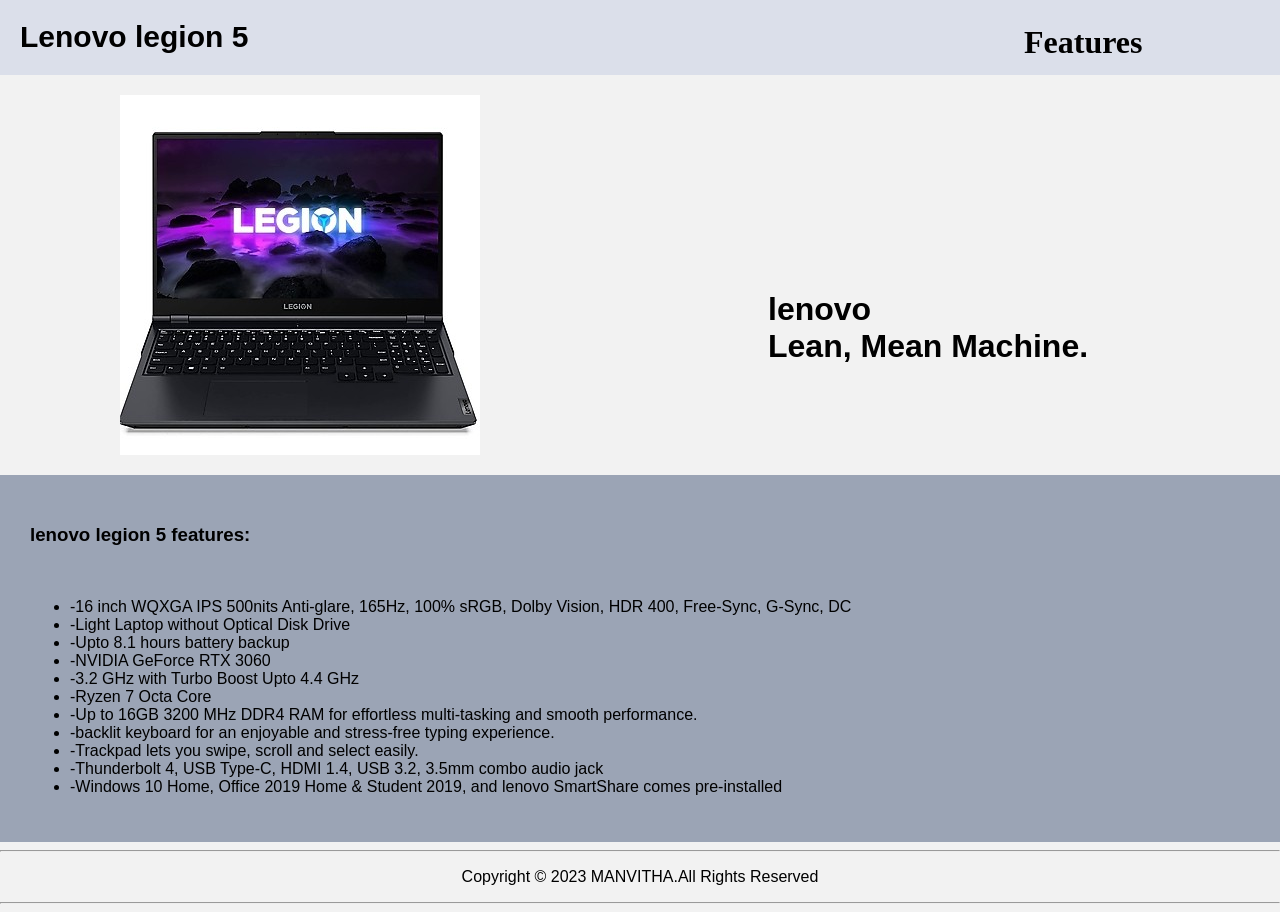
==== featues.html @ 7998b759 "Add files via upload" ====
<!DOCTYPE html>
<html lang="en">
<head>
    <meta charset="UTF-8">
    <title>Features</title>
    <link rel="stylesheet" href="style.css">
</head>
<body class="features-body">
    <div class="header">
        <h1 class="brand"><a href="./index.html" class="Home">Lenovo legion 5</a> </h1>
        <h1 class="features"> Features</h1>
    </div>
    <div class="pic">
        <img class=" imgpic" src="./assets/legion.jpg" alt="picture"/>
    </div>
    <h1 class="promt"> lenovo <br>
            Lean, Mean Machine.</h1>
        <div class="low"  >  
     <h3> lenovo legion 5 features: </h3><br>
    <ul>

        <li>-16 inch WQXGA IPS 500nits Anti-glare, 165Hz, 100% sRGB, Dolby Vision, HDR 400, Free-Sync, G-Sync, DC </li>
        <li>-Light Laptop without Optical Disk Drive</li>
        <li>-Upto 8.1 hours battery backup</li>
        <li>-NVIDIA GeForce RTX 3060</li>
        <li>-3.2 GHz with Turbo Boost Upto 4.4 GHz</li>
        <li>-Ryzen 7 Octa Core</li>
        <li>-Up to 16GB 3200 MHz DDR4 RAM for effortless multi-tasking and smooth performance.</li>
        <li>-backlit keyboard for an enjoyable and stress-free typing experience.</li>
       <li>-Trackpad lets you swipe, scroll and select easily.</li>
       <li>-Thunderbolt 4, USB Type-C, HDMI 1.4, USB 3.2, 3.5mm combo audio jack</li>
       <li>-Windows 10 Home, Office 2019 Home & Student 2019, and lenovo SmartShare comes pre-installed</li>
      </ul>
    </div>
    <hr>
    <center><footer>
		<p> Copyright &copy; 2023 MANVITHA.All Rights Reserved</p>
	</footer></center>
    <hr>
</body>
</html>
---- style.css ----
body {
	background-color: #f2f2f2;
	font-family: Arial, sans-serif;
}

header {
	background-color: #333;
	color: #fff;
	padding: 20px;
}

.heading {
	margin: 0;
	font-size: 36px;
	text-align: center;
}

img {
	display: block;
	margin: 20px auto;
	max-width: 100%;
}

main {
	max-width: 800px;
	margin: 0 auto;
	padding: 20px;
}

.button {
	display: block;
	width: 200px;
	margin: 20px auto;
	padding: 10px 20px;
	background-color: #333;
	color: #fff;
	text-align: center;
	text-decoration: none;
	border-radius: 5px;
}
.header{
    width: 100%;
    height: 75px;
    background-color:#DBDFEA;
    
}
.features-body{
    margin: 0;
    max-width: 100%;
}
.brand{
    text-decoration: none;
    color: black;
    font-size: 30px;
    margin: 0px;
    padding: 20px;
    font-family: 'Lucida Sans', 'Lucida Sans Regular', 'Lucida Grande', 'Lucida Sans Unicode', Geneva, Verdana, sans-serif;
    
    
}
.features{
    position: relative;
    left: 80%;
    bottom: 95%;
    font-family: Georgia, 'Times New Roman', Times, serif;
}
.pic{
    width: 600px;
    height: 400px;
    margin: 0px;
}
.imgpic{
    display: block;
    margin:  0 auto ;
    max-width: 100%;
    padding-top: 20px;
}
.promt{
    position: absolute;
    left: 60%;
    top: 30%;
}
.low{
    background-color: #9BA4B5;
    padding: 30px;
    width: 100%;
}
.about{
    font-family: Verdana, Geneva, Tahoma, sans-serif;
}
.brand-index{
    font-size: 30px;
    margin: 0px;
    padding: px;
    font-family: 'Lucida Sans', 'Lucida Sans Regular', 'Lucida Grande', 'Lucida Sans Unicode', Geneva, Verdana, sans-serif;
}
.Home{
    text-decoration: none;
    color: black;
}
:hover.Home{
   background-color:black;
   color: white;
   padding: 10px;
   border-radius: 10px;

}
:hover.button{
    background-color: red;
}
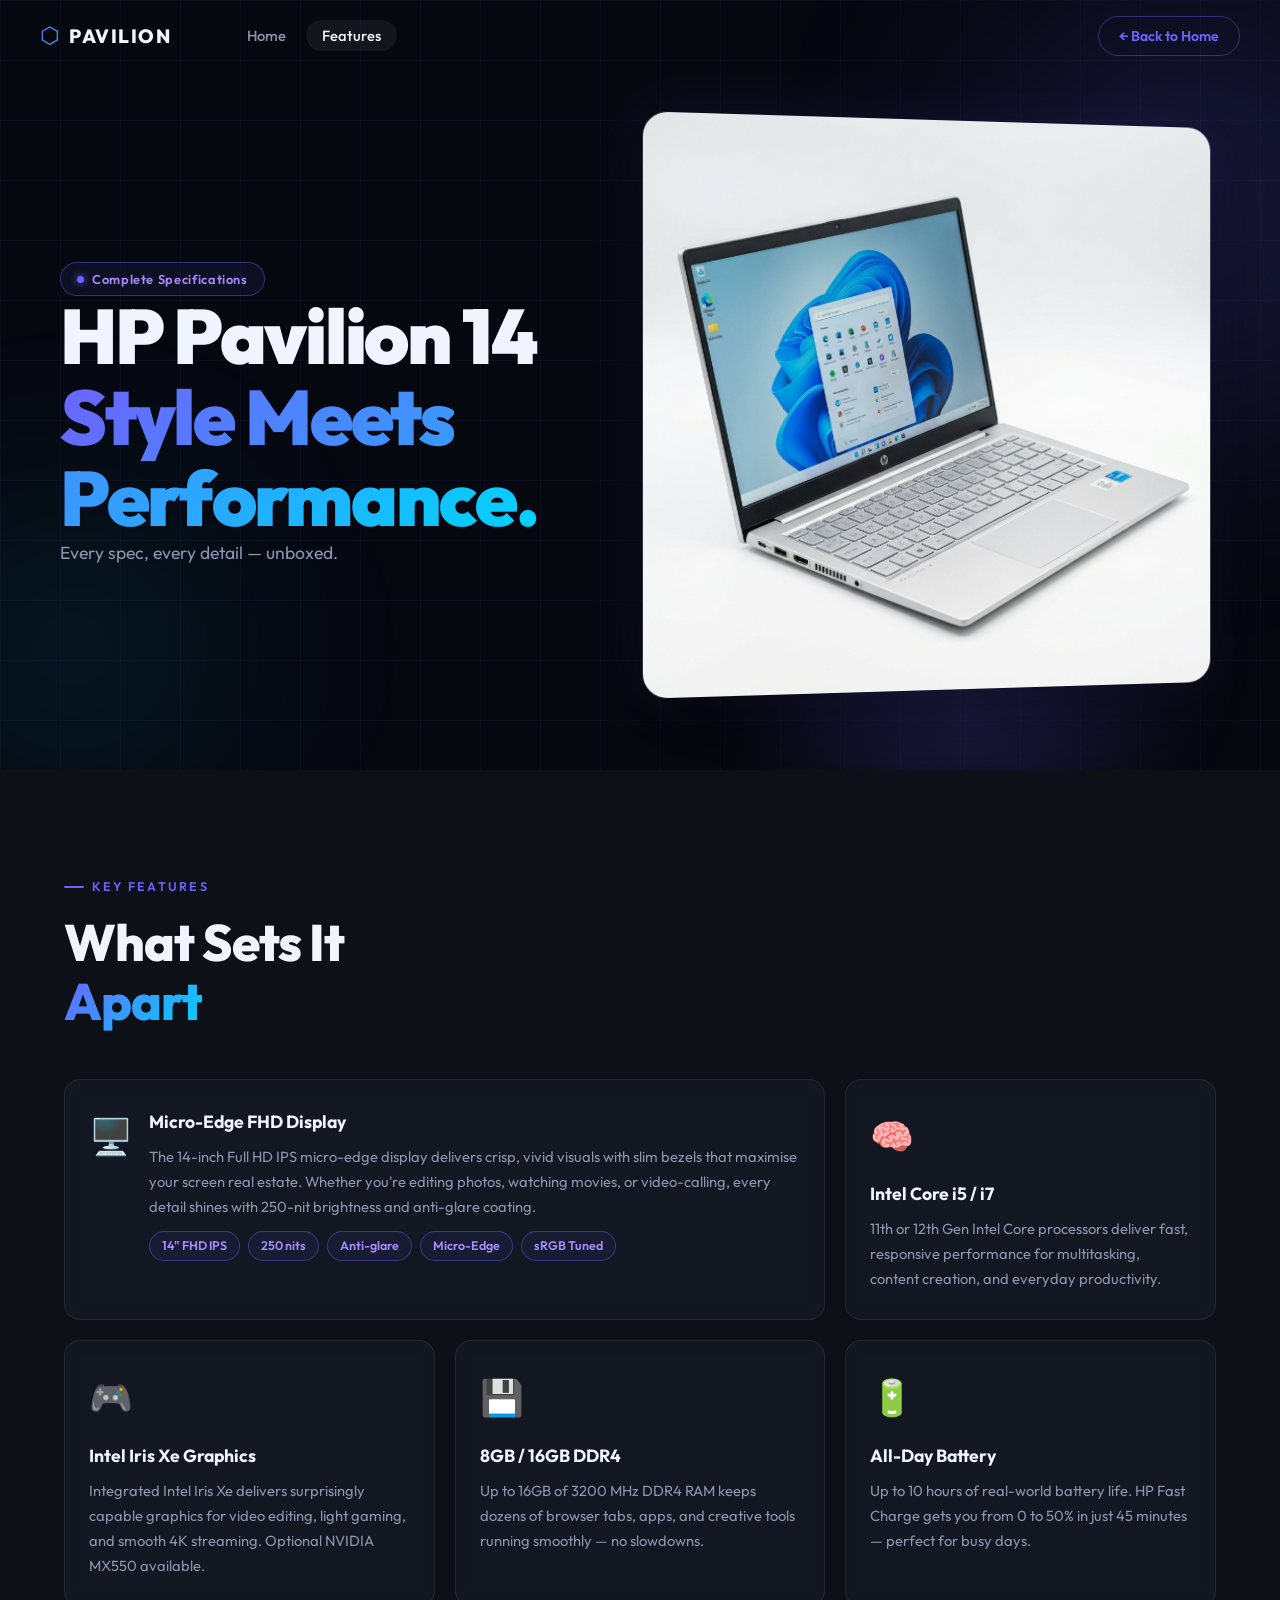
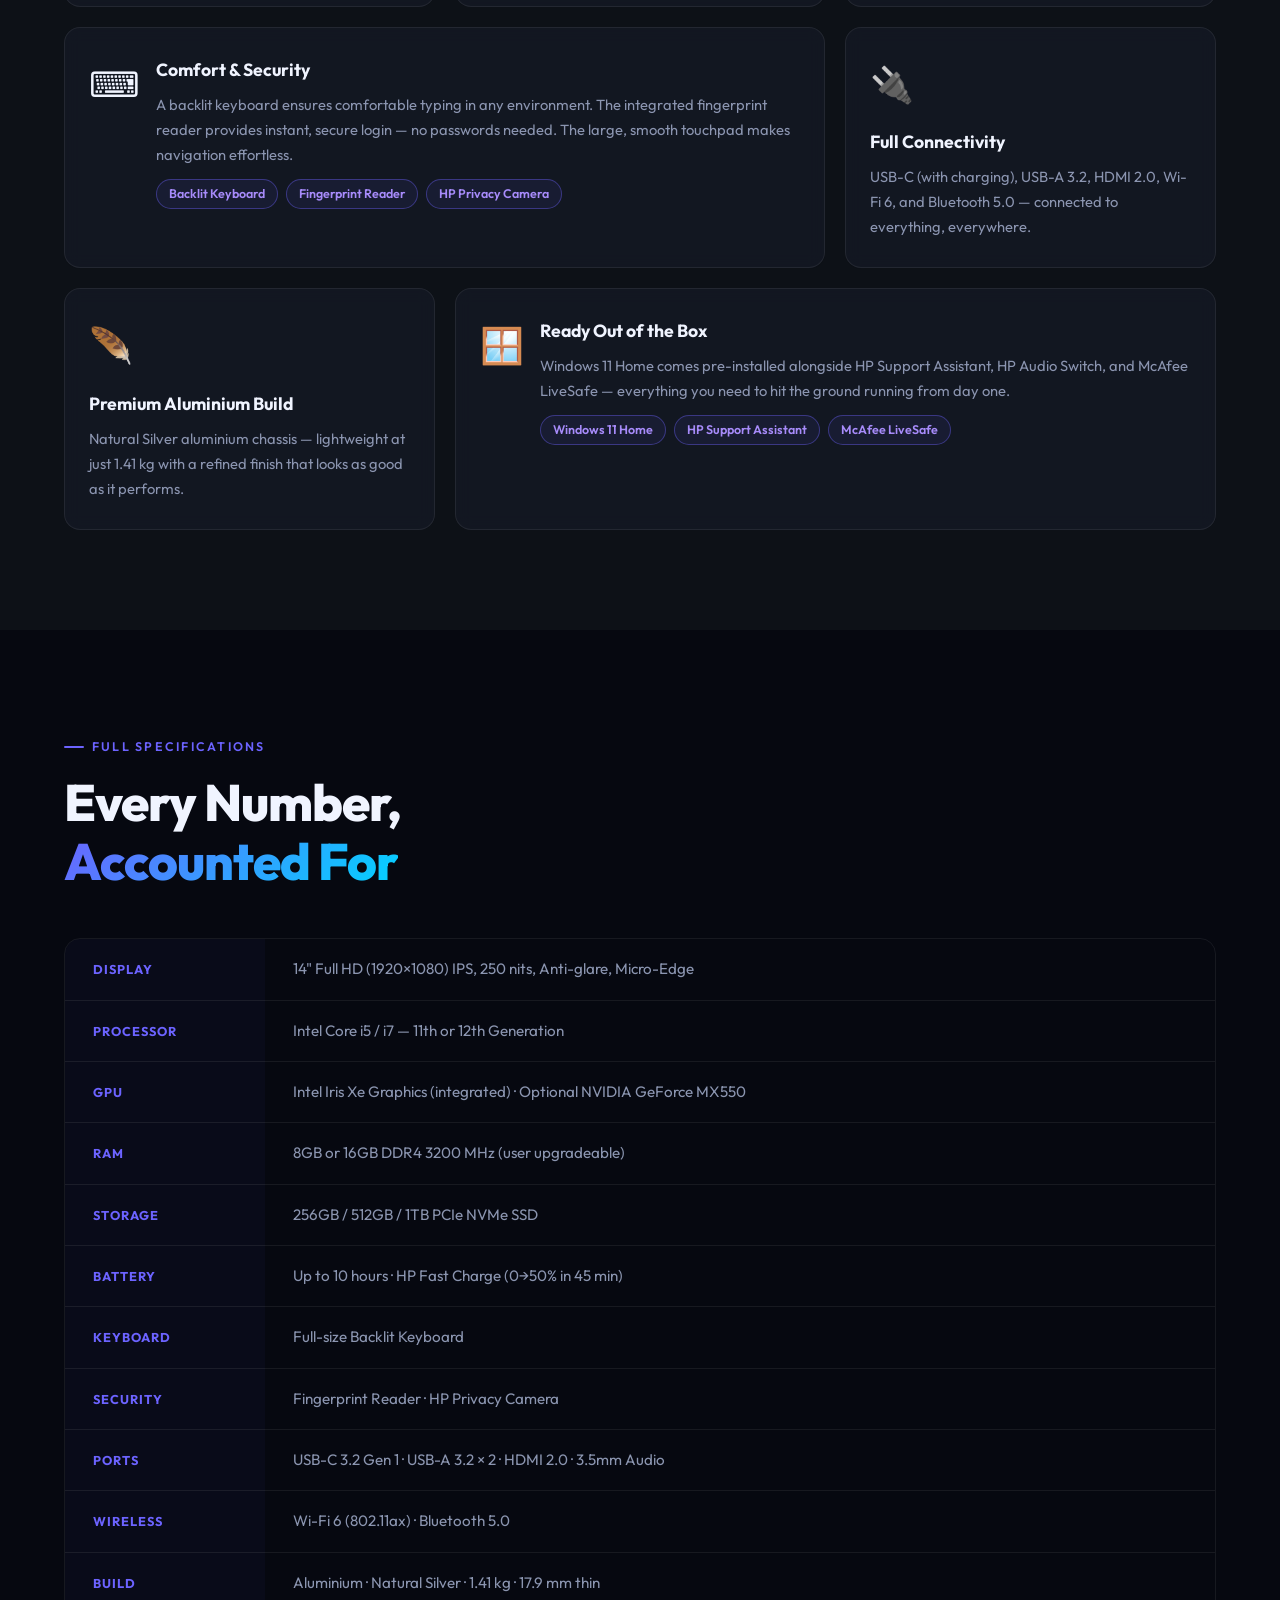
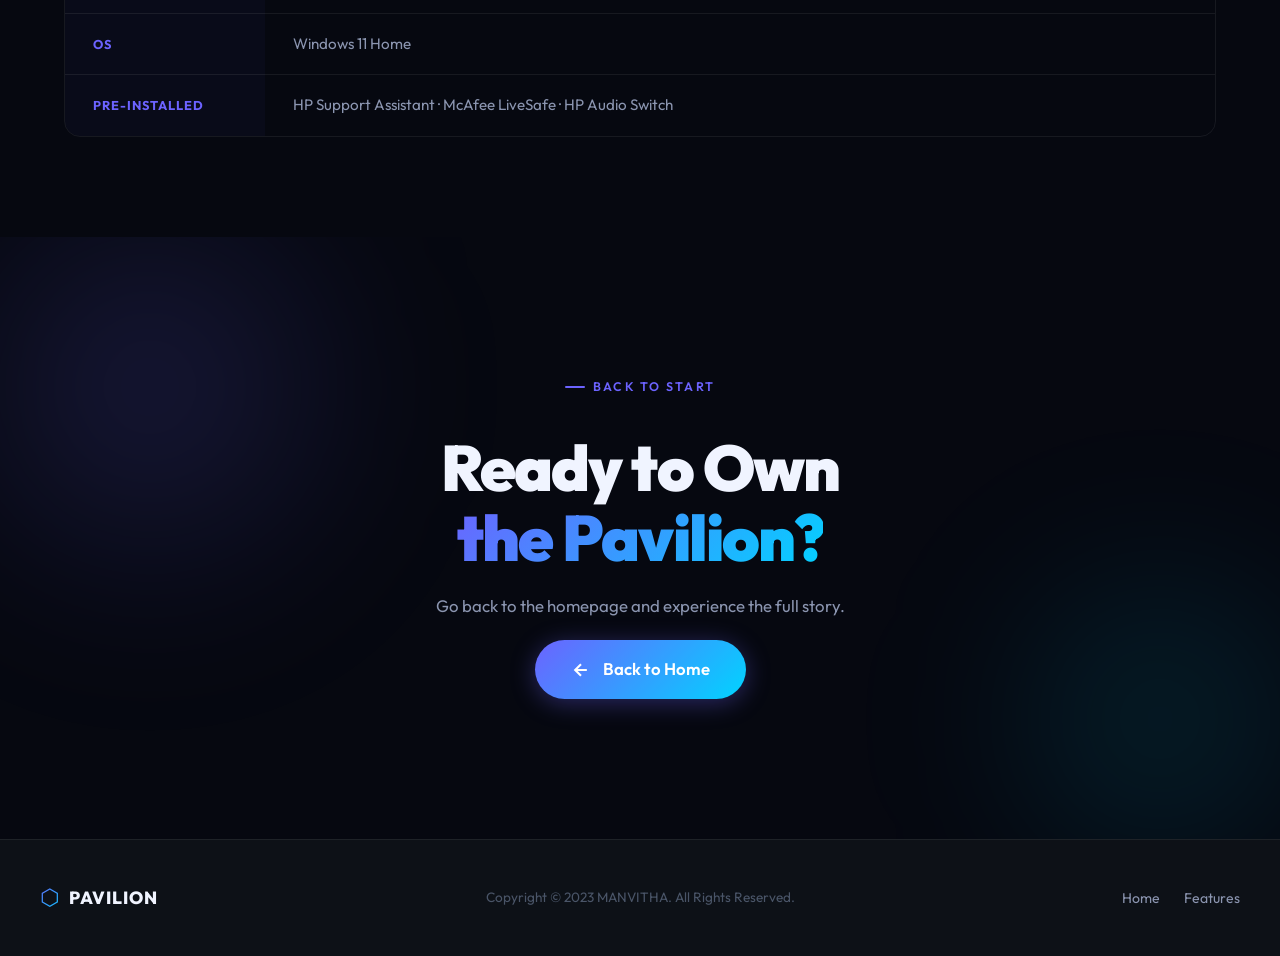
==== commit 26f6bdd9: "feat: redesign landing page with HP Pavilion 14 branding, modern CSS styling, and interactive JavaSc" ====
--- a/featues.html
+++ b/featues.html
@@ -1,41 +1,214 @@
-<!DOCTYPE html>
-<html lang="en">
-<head>
-    <meta charset="UTF-8">
-    <title>Features</title>
-    <link rel="stylesheet" href="style.css">
-</head>
-<body class="features-body">
-    <div class="header">
-        <h1 class="brand"><a href="./index.html" class="Home">Lenovo legion 5</a> </h1>
-        <h1 class="features"> Features</h1>
-    </div>
-    <div class="pic">
-        <img class=" imgpic" src="./assets/legion.jpg" alt="picture"/>
-    </div>
-    <h1 class="promt"> lenovo <br>
-            Lean, Mean Machine.</h1>
-        <div class="low"  >  
-     <h3> lenovo legion 5 features: </h3><br>
-    <ul>
-
-        <li>-16 inch WQXGA IPS 500nits Anti-glare, 165Hz, 100% sRGB, Dolby Vision, HDR 400, Free-Sync, G-Sync, DC </li>
-        <li>-Light Laptop without Optical Disk Drive</li>
-        <li>-Upto 8.1 hours battery backup</li>
-        <li>-NVIDIA GeForce RTX 3060</li>
-        <li>-3.2 GHz with Turbo Boost Upto 4.4 GHz</li>
-        <li>-Ryzen 7 Octa Core</li>
-        <li>-Up to 16GB 3200 MHz DDR4 RAM for effortless multi-tasking and smooth performance.</li>
-        <li>-backlit keyboard for an enjoyable and stress-free typing experience.</li>
-       <li>-Trackpad lets you swipe, scroll and select easily.</li>
-       <li>-Thunderbolt 4, USB Type-C, HDMI 1.4, USB 3.2, 3.5mm combo audio jack</li>
-       <li>-Windows 10 Home, Office 2019 Home & Student 2019, and lenovo SmartShare comes pre-installed</li>
-      </ul>
-    </div>
-    <hr>
-    <center><footer>
-		<p> Copyright &copy; 2023 MANVITHA.All Rights Reserved</p>
-	</footer></center>
-    <hr>
-</body>
+<!DOCTYPE html>
+<html lang="en">
+<head>
+  <meta charset="UTF-8" />
+  <meta name="viewport" content="width=device-width, initial-scale=1.0" />
+  <title>HP Pavilion 14 — Full Features & Specifications</title>
+  <meta name="description" content="Explore the complete features and technical specifications of the HP Pavilion 14 laptop — display, GPU, CPU, battery, connectivity and more." />
+  <link rel="preconnect" href="https://fonts.googleapis.com" />
+  <link rel="preconnect" href="https://fonts.gstatic.com" crossorigin />
+  <link href="https://fonts.googleapis.com/css2?family=Outfit:wght@300;400;500;600;700;800;900&family=JetBrains+Mono:wght@400;600&display=swap" rel="stylesheet" />
+  <link rel="stylesheet" href="style.css" />
+</head>
+<body class="features-page">
+
+  <!-- ── NAV ── -->
+  <nav class="nav" id="nav">
+    <div class="nav-inner">
+      <a href="index.html" class="nav-logo">
+        <span class="logo-icon">⬡</span>
+        <span>PAVILION</span>
+      </a>
+      <ul class="nav-links">
+        <li><a href="index.html" class="nav-link">Home</a></li>
+        <li><a href="featues.html" class="nav-link active">Features</a></li>
+      </ul>
+      <a href="index.html" class="nav-cta">← Back to Home</a>
+    </div>
+  </nav>
+
+  <!-- ── FEATURES HERO ── -->
+  <section class="feat-hero">
+    <div class="hero-bg">
+      <div class="hero-orb orb-1" style="top:-10%;left:70%"></div>
+      <div class="hero-orb orb-2" style="top:50%;left:-10%"></div>
+      <div class="hero-grid"></div>
+    </div>
+    <div class="feat-hero-inner">
+      <div class="hero-badge">
+        <span class="badge-dot"></span>
+        Complete Specifications
+      </div>
+      <h1 class="hero-title" style="font-size:clamp(2.5rem,6vw,5rem)">
+        HP Pavilion 14<br />
+        <span class="gradient-text">Style Meets Performance.</span>
+      </h1>
+      <p class="hero-sub">Every spec, every detail — unboxed.</p>
+    </div>
+    <div class="feat-hero-img-wrap">
+      <div class="laptop-glow"></div>
+      <img src="./assets/pavilion14.png" alt="HP Pavilion 14" class="hero-img feat-img" />
+    </div>
+  </section>
+
+  <!-- ── FEATURE CARDS ── -->
+  <section class="features-section">
+    <div class="section-inner">
+      <div class="section-label">Key Features</div>
+      <h2 class="section-title">What Sets It<br /><span class="gradient-text">Apart</span></h2>
+
+      <div class="feature-cards">
+
+        <div class="feat-card feat-card--wide">
+          <div class="feat-card-icon">🖥️</div>
+          <div class="feat-card-body">
+            <h3 class="feat-card-title">Micro-Edge FHD Display</h3>
+            <p class="feat-card-desc">The 14-inch Full HD IPS micro-edge display delivers crisp, vivid visuals with slim bezels that maximise your screen real estate. Whether you're editing photos, watching movies, or video-calling, every detail shines with 250-nit brightness and anti-glare coating.</p>
+            <ul class="feat-tags">
+              <li>14" FHD IPS</li>
+              <li>250 nits</li>
+              <li>Anti-glare</li>
+              <li>Micro-Edge</li>
+              <li>sRGB Tuned</li>
+            </ul>
+          </div>
+        </div>
+
+        <div class="feat-card">
+          <div class="feat-card-icon">🧠</div>
+          <div class="feat-card-body">
+            <h3 class="feat-card-title">Intel Core i5 / i7</h3>
+            <p class="feat-card-desc">11th or 12th Gen Intel Core processors deliver fast, responsive performance for multitasking, content creation, and everyday productivity.</p>
+          </div>
+        </div>
+
+        <div class="feat-card">
+          <div class="feat-card-icon">🎮</div>
+          <div class="feat-card-body">
+            <h3 class="feat-card-title">Intel Iris Xe Graphics</h3>
+            <p class="feat-card-desc">Integrated Intel Iris Xe delivers surprisingly capable graphics for video editing, light gaming, and smooth 4K streaming. Optional NVIDIA MX550 available.</p>
+          </div>
+        </div>
+
+        <div class="feat-card">
+          <div class="feat-card-icon">💾</div>
+          <div class="feat-card-body">
+            <h3 class="feat-card-title">8GB / 16GB DDR4</h3>
+            <p class="feat-card-desc">Up to 16GB of 3200 MHz DDR4 RAM keeps dozens of browser tabs, apps, and creative tools running smoothly — no slowdowns.</p>
+          </div>
+        </div>
+
+        <div class="feat-card">
+          <div class="feat-card-icon">🔋</div>
+          <div class="feat-card-body">
+            <h3 class="feat-card-title">All-Day Battery</h3>
+            <p class="feat-card-desc">Up to 10 hours of real-world battery life. HP Fast Charge gets you from 0 to 50% in just 45 minutes — perfect for busy days.</p>
+          </div>
+        </div>
+
+        <div class="feat-card feat-card--wide">
+          <div class="feat-card-icon">⌨️</div>
+          <div class="feat-card-body">
+            <h3 class="feat-card-title">Comfort & Security</h3>
+            <p class="feat-card-desc">A backlit keyboard ensures comfortable typing in any environment. The integrated fingerprint reader provides instant, secure login — no passwords needed. The large, smooth touchpad makes navigation effortless.</p>
+            <ul class="feat-tags">
+              <li>Backlit Keyboard</li>
+              <li>Fingerprint Reader</li>
+              <li>HP Privacy Camera</li>
+            </ul>
+          </div>
+        </div>
+
+        <div class="feat-card">
+          <div class="feat-card-icon">🔌</div>
+          <div class="feat-card-body">
+            <h3 class="feat-card-title">Full Connectivity</h3>
+            <p class="feat-card-desc">USB-C (with charging), USB-A 3.2, HDMI 2.0, Wi-Fi 6, and Bluetooth 5.0 — connected to everything, everywhere.</p>
+          </div>
+        </div>
+
+        <div class="feat-card">
+          <div class="feat-card-icon">🪶</div>
+          <div class="feat-card-body">
+            <h3 class="feat-card-title">Premium Aluminium Build</h3>
+            <p class="feat-card-desc">Natural Silver aluminium chassis — lightweight at just 1.41 kg with a refined finish that looks as good as it performs.</p>
+          </div>
+        </div>
+
+        <div class="feat-card feat-card--wide feat-card--software">
+          <div class="feat-card-icon">🪟</div>
+          <div class="feat-card-body">
+            <h3 class="feat-card-title">Ready Out of the Box</h3>
+            <p class="feat-card-desc">Windows 11 Home comes pre-installed alongside HP Support Assistant, HP Audio Switch, and McAfee LiveSafe — everything you need to hit the ground running from day one.</p>
+            <ul class="feat-tags">
+              <li>Windows 11 Home</li>
+              <li>HP Support Assistant</li>
+              <li>McAfee LiveSafe</li>
+            </ul>
+          </div>
+        </div>
+
+      </div>
+    </div>
+  </section>
+
+  <!-- ── FULL SPEC TABLE ── -->
+  <section class="spec-table-section">
+    <div class="section-inner">
+      <div class="section-label">Full Specifications</div>
+      <h2 class="section-title">Every Number,<br /><span class="gradient-text">Accounted For</span></h2>
+      <div class="spec-table-wrap">
+        <table class="spec-table">
+          <tbody>
+            <tr><th>Display</th><td>14" Full HD (1920×1080) IPS, 250 nits, Anti-glare, Micro-Edge</td></tr>
+            <tr><th>Processor</th><td>Intel Core i5 / i7 — 11th or 12th Generation</td></tr>
+            <tr><th>GPU</th><td>Intel Iris Xe Graphics (integrated) · Optional NVIDIA GeForce MX550</td></tr>
+            <tr><th>RAM</th><td>8GB or 16GB DDR4 3200 MHz (user upgradeable)</td></tr>
+            <tr><th>Storage</th><td>256GB / 512GB / 1TB PCIe NVMe SSD</td></tr>
+            <tr><th>Battery</th><td>Up to 10 hours · HP Fast Charge (0→50% in 45 min)</td></tr>
+            <tr><th>Keyboard</th><td>Full-size Backlit Keyboard</td></tr>
+            <tr><th>Security</th><td>Fingerprint Reader · HP Privacy Camera</td></tr>
+            <tr><th>Ports</th><td>USB-C 3.2 Gen 1 · USB-A 3.2 × 2 · HDMI 2.0 · 3.5mm Audio</td></tr>
+            <tr><th>Wireless</th><td>Wi-Fi 6 (802.11ax) · Bluetooth 5.0</td></tr>
+            <tr><th>Build</th><td>Aluminium · Natural Silver · 1.41 kg · 17.9 mm thin</td></tr>
+            <tr><th>OS</th><td>Windows 11 Home</td></tr>
+            <tr><th>Pre-installed</th><td>HP Support Assistant · McAfee LiveSafe · HP Audio Switch</td></tr>
+          </tbody>
+        </table>
+      </div>
+    </div>
+  </section>
+
+  <!-- ── CTA ── -->
+  <section class="cta-section">
+    <div class="cta-orb cta-orb-1"></div>
+    <div class="cta-orb cta-orb-2"></div>
+    <div class="cta-inner">
+      <div class="section-label">Back to Start</div>
+      <h2 class="cta-title">Ready to Own<br /><span class="gradient-text">the Pavilion?</span></h2>
+      <p class="cta-desc">Go back to the homepage and experience the full story.</p>
+      <a href="index.html" class="btn btn-primary btn-lg">
+        <svg width="20" height="20" viewBox="0 0 24 24" fill="none" stroke="currentColor" stroke-width="2.5" style="margin-right:4px"><path d="M19 12H5M12 19l-7-7 7-7"/></svg>
+        <span>Back to Home</span>
+      </a>
+    </div>
+  </section>
+
+  <!-- ── FOOTER ── -->
+  <footer class="footer">
+    <div class="footer-inner">
+      <div class="footer-logo">
+        <span class="logo-icon">⬡</span>
+        <span>PAVILION</span>
+      </div>
+      <p class="footer-copy">Copyright &copy; 2023 MANVITHA. All Rights Reserved.</p>
+      <div class="footer-links">
+        <a href="index.html">Home</a>
+        <a href="featues.html">Features</a>
+      </div>
+    </div>
+  </footer>
+
+  <script src="main.js"></script>
+</body>
 </html>
--- a/style.css
+++ b/style.css
@@ -1,110 +1,862 @@
-body {
-	background-color: #f2f2f2;
-	font-family: Arial, sans-serif;
-}
-
-header {
-	background-color: #333;
-	color: #fff;
-	padding: 20px;
-}
-
-.heading {
-	margin: 0;
-	font-size: 36px;
-	text-align: center;
-}
-
-img {
-	display: block;
-	margin: 20px auto;
-	max-width: 100%;
-}
-
-main {
-	max-width: 800px;
-	margin: 0 auto;
-	padding: 20px;
-}
-
-.button {
-	display: block;
-	width: 200px;
-	margin: 20px auto;
-	padding: 10px 20px;
-	background-color: #333;
-	color: #fff;
-	text-align: center;
-	text-decoration: none;
-	border-radius: 5px;
-}
-.header{
-    width: 100%;
-    height: 75px;
-    background-color:#DBDFEA;
-    
-}
-.features-body{
-    margin: 0;
-    max-width: 100%;
-}
-.brand{
-    text-decoration: none;
-    color: black;
-    font-size: 30px;
-    margin: 0px;
-    padding: 20px;
-    font-family: 'Lucida Sans', 'Lucida Sans Regular', 'Lucida Grande', 'Lucida Sans Unicode', Geneva, Verdana, sans-serif;
-    
-    
-}
-.features{
-    position: relative;
-    left: 80%;
-    bottom: 95%;
-    font-family: Georgia, 'Times New Roman', Times, serif;
-}
-.pic{
-    width: 600px;
-    height: 400px;
-    margin: 0px;
-}
-.imgpic{
-    display: block;
-    margin:  0 auto ;
-    max-width: 100%;
-    padding-top: 20px;
-}
-.promt{
-    position: absolute;
-    left: 60%;
-    top: 30%;
-}
-.low{
-    background-color: #9BA4B5;
-    padding: 30px;
-    width: 100%;
-}
-.about{
-    font-family: Verdana, Geneva, Tahoma, sans-serif;
-}
-.brand-index{
-    font-size: 30px;
-    margin: 0px;
-    padding: px;
-    font-family: 'Lucida Sans', 'Lucida Sans Regular', 'Lucida Grande', 'Lucida Sans Unicode', Geneva, Verdana, sans-serif;
-}
-.Home{
-    text-decoration: none;
-    color: black;
-}
-:hover.Home{
-   background-color:black;
-   color: white;
-   padding: 10px;
-   border-radius: 10px;
-
-}
-:hover.button{
-    background-color: red;
+/* ======================================================
+   LENOVO LEGION 5 — PREMIUM DESIGN SYSTEM
+   ====================================================== */
+
+/* ── Tokens ── */
+:root {
+  --bg-base:        #060810;
+  --bg-surface:     #0d1117;
+  --bg-elevated:    #161b27;
+  --bg-card:        rgba(22, 27, 39, 0.7);
+  --bg-card-hover:  rgba(30, 37, 55, 0.9);
+
+  --accent:         #6c63ff;
+  --accent-alt:     #a78bfa;
+  --accent-glow:    rgba(108, 99, 255, 0.35);
+  --accent-2:       #00d4ff;
+
+  --text-primary:   #f0f4ff;
+  --text-secondary: #8b95b0;
+  --text-muted:     #4a5568;
+
+  --border:         rgba(255,255,255,0.07);
+  --border-accent:  rgba(108, 99, 255, 0.4);
+
+  --radius-sm:      8px;
+  --radius-md:      16px;
+  --radius-lg:      24px;
+  --radius-xl:      32px;
+
+  --font-main:      'Outfit', system-ui, sans-serif;
+  --font-mono:      'JetBrains Mono', monospace;
+
+  --shadow-glow:    0 0 40px rgba(108, 99, 255, 0.2);
+  --shadow-card:    0 8px 32px rgba(0,0,0,0.4);
+}
+
+/* ── Reset ── */
+*, *::before, *::after { box-sizing: border-box; margin: 0; padding: 0; }
+
+html { scroll-behavior: smooth; }
+
+body {
+  background-color: var(--bg-base);
+  color: var(--text-primary);
+  font-family: var(--font-main);
+  font-size: 16px;
+  line-height: 1.6;
+  overflow-x: hidden;
+  -webkit-font-smoothing: antialiased;
+}
+
+img { display: block; max-width: 100%; }
+a   { text-decoration: none; color: inherit; }
+ul  { list-style: none; }
+
+/* ── Utilities ── */
+.gradient-text {
+  background: linear-gradient(135deg, var(--accent) 0%, var(--accent-2) 100%);
+  -webkit-background-clip: text;
+  -webkit-text-fill-color: transparent;
+  background-clip: text;
+}
+
+/* ── Buttons ── */
+.btn {
+  display: inline-flex;
+  align-items: center;
+  gap: 8px;
+  padding: 12px 26px;
+  border-radius: 50px;
+  font-family: var(--font-main);
+  font-size: 0.95rem;
+  font-weight: 600;
+  cursor: pointer;
+  transition: all 0.3s cubic-bezier(0.34, 1.56, 0.64, 1);
+  border: none;
+  white-space: nowrap;
+}
+.btn-primary {
+  background: linear-gradient(135deg, var(--accent), var(--accent-2));
+  color: #fff;
+  box-shadow: 0 4px 24px var(--accent-glow);
+}
+.btn-primary:hover {
+  transform: translateY(-2px) scale(1.03);
+  box-shadow: 0 8px 36px var(--accent-glow);
+}
+.btn-ghost {
+  background: transparent;
+  color: var(--text-primary);
+  border: 1px solid var(--border-accent);
+}
+.btn-ghost:hover {
+  background: rgba(108, 99, 255, 0.1);
+  transform: translateY(-2px);
+}
+.btn-lg {
+  padding: 16px 36px;
+  font-size: 1.05rem;
+}
+
+/* ── Section helpers ── */
+.section-inner {
+  max-width: 1200px;
+  margin: 0 auto;
+  padding: 0 24px;
+}
+.section-label {
+  display: inline-flex;
+  align-items: center;
+  gap: 8px;
+  font-size: 0.78rem;
+  font-weight: 600;
+  letter-spacing: 0.18em;
+  text-transform: uppercase;
+  color: var(--accent);
+  margin-bottom: 16px;
+}
+.section-label::before {
+  content: '';
+  display: inline-block;
+  width: 20px;
+  height: 2px;
+  background: var(--accent);
+  border-radius: 2px;
+}
+.section-title {
+  font-size: clamp(2rem, 4vw, 3.2rem);
+  font-weight: 800;
+  line-height: 1.15;
+  margin-bottom: 48px;
+  letter-spacing: -0.02em;
+}
+
+/* ======================================================
+   NAV
+   ====================================================== */
+.nav {
+  position: fixed;
+  top: 0; left: 0; right: 0;
+  z-index: 1000;
+  padding: 0 24px;
+  transition: background 0.4s, backdrop-filter 0.4s, border-color 0.4s;
+}
+.nav.scrolled {
+  background: rgba(6, 8, 16, 0.85);
+  backdrop-filter: blur(20px);
+  border-bottom: 1px solid var(--border);
+}
+.nav-inner {
+  max-width: 1200px;
+  margin: 0 auto;
+  height: 72px;
+  display: flex;
+  align-items: center;
+  gap: 40px;
+}
+.nav-logo {
+  display: flex;
+  align-items: center;
+  gap: 8px;
+  font-size: 1.2rem;
+  font-weight: 800;
+  letter-spacing: 0.08em;
+  color: var(--text-primary);
+}
+.logo-icon {
+  font-size: 1.4rem;
+  background: linear-gradient(135deg, var(--accent), var(--accent-2));
+  -webkit-background-clip: text;
+  -webkit-text-fill-color: transparent;
+  background-clip: text;
+}
+.nav-links {
+  display: flex;
+  align-items: center;
+  gap: 4px;
+  flex: 1;
+  margin-left: 20px;
+}
+.nav-link {
+  padding: 6px 16px;
+  border-radius: 50px;
+  font-size: 0.92rem;
+  font-weight: 500;
+  color: var(--text-secondary);
+  transition: all 0.25s;
+}
+.nav-link:hover,
+.nav-link.active {
+  color: var(--text-primary);
+  background: rgba(255,255,255,0.06);
+}
+.nav-cta {
+  margin-left: auto;
+  padding: 8px 20px;
+  border-radius: 50px;
+  border: 1px solid var(--border-accent);
+  font-size: 0.88rem;
+  font-weight: 600;
+  color: var(--accent);
+  transition: all 0.25s;
+}
+.nav-cta:hover {
+  background: rgba(108, 99, 255, 0.12);
+  transform: translateY(-1px);
+}
+
+/* ======================================================
+   HERO
+   ====================================================== */
+.hero {
+  position: relative;
+  min-height: 100vh;
+  display: grid;
+  grid-template-columns: 1fr 1fr;
+  align-items: center;
+  gap: 40px;
+  max-width: 1200px;
+  margin: 0 auto;
+  padding: 120px 24px 80px;
+  overflow: hidden;
+}
+.hero-bg {
+  position: fixed;
+  inset: 0;
+  pointer-events: none;
+  z-index: 0;
+}
+.hero-grid {
+  position: absolute;
+  inset: 0;
+  background-image:
+    linear-gradient(rgba(108,99,255,0.05) 1px, transparent 1px),
+    linear-gradient(90deg, rgba(108,99,255,0.05) 1px, transparent 1px);
+  background-size: 60px 60px;
+}
+.hero-orb {
+  position: absolute;
+  border-radius: 50%;
+  filter: blur(100px);
+  pointer-events: none;
+}
+.orb-1 {
+  width: 600px; height: 600px;
+  top: -20%; left: 40%;
+  background: radial-gradient(circle, rgba(108,99,255,0.25) 0%, transparent 70%);
+  animation: orbFloat 8s ease-in-out infinite;
+}
+.orb-2 {
+  width: 400px; height: 400px;
+  top: 50%; left: -10%;
+  background: radial-gradient(circle, rgba(0,212,255,0.15) 0%, transparent 70%);
+  animation: orbFloat 10s ease-in-out infinite reverse;
+}
+@keyframes orbFloat {
+  0%, 100% { transform: translate(0,0) scale(1); }
+  50%       { transform: translate(30px, -30px) scale(1.08); }
+}
+
+.hero-content {
+  position: relative;
+  z-index: 1;
+  display: flex;
+  flex-direction: column;
+  gap: 20px;
+}
+.hero-badge {
+  display: inline-flex;
+  align-items: center;
+  gap: 8px;
+  padding: 6px 16px;
+  border-radius: 50px;
+  border: 1px solid var(--border-accent);
+  font-size: 0.8rem;
+  font-weight: 600;
+  letter-spacing: 0.05em;
+  color: var(--accent-alt);
+  background: rgba(108, 99, 255, 0.08);
+  width: fit-content;
+  animation: fadeUp 0.8s ease both;
+}
+.badge-dot {
+  width: 7px; height: 7px;
+  border-radius: 50%;
+  background: var(--accent);
+  box-shadow: 0 0 8px var(--accent);
+  animation: pulse 2s ease infinite;
+}
+@keyframes pulse {
+  0%, 100% { opacity: 1; transform: scale(1); }
+  50%       { opacity: 0.6; transform: scale(1.3); }
+}
+
+.hero-title {
+  font-size: clamp(3rem, 6vw, 5.5rem);
+  font-weight: 900;
+  line-height: 1.05;
+  letter-spacing: -0.03em;
+  animation: fadeUp 0.8s 0.1s ease both;
+}
+.hero-sub {
+  font-size: 1.1rem;
+  color: var(--text-secondary);
+  max-width: 440px;
+  line-height: 1.7;
+  animation: fadeUp 0.8s 0.2s ease both;
+}
+.hero-actions {
+  display: flex;
+  align-items: center;
+  gap: 16px;
+  flex-wrap: wrap;
+  animation: fadeUp 0.8s 0.3s ease both;
+}
+
+.hero-visual {
+  position: relative;
+  z-index: 1;
+  display: flex;
+  align-items: center;
+  justify-content: center;
+  animation: fadeUp 0.9s 0.2s ease both;
+}
+.laptop-glow {
+  position: absolute;
+  width: 80%;
+  height: 50%;
+  background: radial-gradient(ellipse, var(--accent-glow) 0%, transparent 70%);
+  bottom: -10%;
+  left: 10%;
+  filter: blur(30px);
+  border-radius: 50%;
+}
+.hero-img {
+  width: 100%;
+  max-width: 600px;
+  border-radius: var(--radius-lg);
+  box-shadow: 0 32px 80px rgba(0,0,0,0.6), 0 0 60px rgba(108,99,255,0.15);
+  transform: perspective(1000px) rotateY(-8deg) rotateX(3deg);
+  transition: transform 0.4s ease;
+  position: relative;
+}
+.hero-img:hover {
+  transform: perspective(1000px) rotateY(0deg) rotateX(0deg) scale(1.02);
+}
+
+.hero-scroll {
+  position: absolute;
+  bottom: 32px;
+  left: 50%;
+  transform: translateX(-50%);
+  display: flex;
+  flex-direction: column;
+  align-items: center;
+  gap: 10px;
+  z-index: 1;
+  font-size: 0.75rem;
+  letter-spacing: 0.12em;
+  text-transform: uppercase;
+  color: var(--text-muted);
+}
+.scroll-bar {
+  width: 2px;
+  height: 40px;
+  background: rgba(255,255,255,0.1);
+  border-radius: 2px;
+  overflow: hidden;
+}
+.scroll-thumb {
+  width: 100%;
+  height: 50%;
+  background: var(--accent);
+  border-radius: 2px;
+  animation: scrollAnim 2s ease infinite;
+}
+@keyframes scrollAnim {
+  0%   { transform: translateY(-100%); }
+  100% { transform: translateY(200%); }
+}
+
+/* ======================================================
+   STATS
+   ====================================================== */
+.stats {
+  border-top: 1px solid var(--border);
+  border-bottom: 1px solid var(--border);
+  background: var(--bg-surface);
+  position: relative;
+  z-index: 2;
+}
+.stats-inner {
+  max-width: 1200px;
+  margin: 0 auto;
+  padding: 0 24px;
+  display: grid;
+  grid-template-columns: repeat(7, 1fr);
+  align-items: center;
+}
+.stat-card {
+  padding: 36px 24px;
+  display: flex;
+  flex-direction: column;
+  align-items: center;
+  gap: 6px;
+  text-align: center;
+}
+.stat-value {
+  font-size: 2.2rem;
+  font-weight: 800;
+  background: linear-gradient(135deg, var(--text-primary), var(--accent-alt));
+  -webkit-background-clip: text;
+  -webkit-text-fill-color: transparent;
+  background-clip: text;
+  line-height: 1;
+}
+.stat-unit {
+  font-size: 1rem;
+  font-weight: 600;
+  opacity: 0.6;
+}
+.stat-label {
+  font-size: 0.78rem;
+  font-weight: 500;
+  color: var(--text-muted);
+  letter-spacing: 0.06em;
+  text-transform: uppercase;
+}
+.stat-divider {
+  width: 1px;
+  height: 50px;
+  background: var(--border);
+}
+
+/* ======================================================
+   ABOUT
+   ====================================================== */
+.about-section {
+  padding: 120px 0;
+  position: relative;
+  z-index: 2;
+}
+.about-grid {
+  display: grid;
+  grid-template-columns: 1fr 1fr;
+  gap: 64px;
+  align-items: start;
+}
+.about-text p {
+  font-size: 1.05rem;
+  color: var(--text-secondary);
+  line-height: 1.8;
+  margin-bottom: 16px;
+}
+.about-highlights {
+  display: flex;
+  flex-direction: column;
+  gap: 20px;
+}
+.highlight-item {
+  display: flex;
+  align-items: flex-start;
+  gap: 16px;
+  padding: 20px 24px;
+  background: var(--bg-card);
+  border: 1px solid var(--border);
+  border-radius: var(--radius-md);
+  backdrop-filter: blur(10px);
+  transition: all 0.3s ease;
+}
+.highlight-item:hover {
+  border-color: var(--border-accent);
+  background: var(--bg-card-hover);
+  transform: translateX(4px);
+  box-shadow: var(--shadow-card);
+}
+.hi-icon {
+  font-size: 1.6rem;
+  flex-shrink: 0;
+}
+.hi-title {
+  font-size: 0.95rem;
+  font-weight: 700;
+  color: var(--text-primary);
+  margin-bottom: 4px;
+}
+.hi-desc {
+  font-size: 0.87rem;
+  color: var(--text-secondary);
+  line-height: 1.5;
+}
+
+/* ======================================================
+   SPECS GRID
+   ====================================================== */
+.specs-section {
+  padding: 120px 0;
+  background: var(--bg-surface);
+  position: relative;
+  z-index: 2;
+}
+.specs-grid {
+  display: grid;
+  grid-template-columns: repeat(3, 1fr);
+  gap: 20px;
+}
+.spec-card {
+  background: var(--bg-card);
+  border: 1px solid var(--border);
+  border-radius: var(--radius-md);
+  padding: 28px 24px;
+  transition: all 0.35s cubic-bezier(0.34, 1.56, 0.64, 1);
+  position: relative;
+  overflow: hidden;
+  backdrop-filter: blur(8px);
+}
+.spec-card::before {
+  content: '';
+  position: absolute;
+  top: 0; left: 0; right: 0;
+  height: 2px;
+  background: linear-gradient(90deg, var(--accent), var(--accent-2));
+  opacity: 0;
+  transition: opacity 0.3s;
+}
+.spec-card:hover {
+  border-color: var(--border-accent);
+  transform: translateY(-6px);
+  box-shadow: var(--shadow-glow), var(--shadow-card);
+}
+.spec-card:hover::before { opacity: 1; }
+.spec-icon {
+  font-size: 2rem;
+  margin-bottom: 14px;
+}
+.spec-name {
+  font-size: 0.78rem;
+  font-weight: 600;
+  letter-spacing: 0.1em;
+  text-transform: uppercase;
+  color: var(--accent);
+  margin-bottom: 8px;
+}
+.spec-value {
+  font-size: 1rem;
+  font-weight: 600;
+  color: var(--text-primary);
+  line-height: 1.5;
+}
+
+/* ======================================================
+   CTA
+   ====================================================== */
+.cta-section {
+  padding: 140px 0;
+  position: relative;
+  overflow: hidden;
+  z-index: 2;
+  text-align: center;
+}
+.cta-orb {
+  position: absolute;
+  border-radius: 50%;
+  filter: blur(80px);
+}
+.cta-orb-1 {
+  width: 500px; height: 500px;
+  background: radial-gradient(circle, rgba(108,99,255,0.2) 0%, transparent 70%);
+  top: -100px; left: -100px;
+}
+.cta-orb-2 {
+  width: 400px; height: 400px;
+  background: radial-gradient(circle, rgba(0,212,255,0.15) 0%, transparent 70%);
+  bottom: -80px; right: -80px;
+}
+.cta-inner {
+  position: relative;
+  z-index: 1;
+  max-width: 700px;
+  margin: 0 auto;
+  padding: 0 24px;
+  display: flex;
+  flex-direction: column;
+  align-items: center;
+  gap: 20px;
+}
+.cta-title {
+  font-size: clamp(2.4rem, 5vw, 4rem);
+  font-weight: 900;
+  letter-spacing: -0.03em;
+  line-height: 1.1;
+}
+.cta-desc {
+  font-size: 1.05rem;
+  color: var(--text-secondary);
+  max-width: 450px;
+}
+
+/* ======================================================
+   FOOTER
+   ====================================================== */
+.footer {
+  border-top: 1px solid var(--border);
+  background: var(--bg-surface);
+  padding: 40px 24px;
+  position: relative;
+  z-index: 2;
+}
+.footer-inner {
+  max-width: 1200px;
+  margin: 0 auto;
+  display: flex;
+  align-items: center;
+  justify-content: space-between;
+  flex-wrap: wrap;
+  gap: 16px;
+}
+.footer-logo {
+  display: flex;
+  align-items: center;
+  gap: 8px;
+  font-size: 1.1rem;
+  font-weight: 800;
+  letter-spacing: 0.06em;
+}
+.footer-copy {
+  font-size: 0.85rem;
+  color: var(--text-muted);
+}
+.footer-links {
+  display: flex;
+  gap: 24px;
+}
+.footer-links a {
+  font-size: 0.88rem;
+  color: var(--text-secondary);
+  transition: color 0.2s;
+}
+.footer-links a:hover { color: var(--text-primary); }
+
+/* ======================================================
+   FEATURES PAGE
+   ====================================================== */
+.feat-hero {
+  position: relative;
+  min-height: 70vh;
+  display: flex;
+  align-items: center;
+  overflow: hidden;
+}
+.feat-hero-inner {
+  position: relative;
+  z-index: 1;
+  flex: 1;
+  padding: 140px 24px 80px;
+  max-width: 650px;
+  margin-left: auto;
+  margin-right: 0;
+  padding-left: 60px;
+}
+.feat-hero-img-wrap {
+  position: relative;
+  flex: 1;
+  display: flex;
+  align-items: center;
+  justify-content: center;
+  padding: 120px 60px 80px 0;
+  z-index: 1;
+}
+.feat-img {
+  max-width: 580px;
+  border-radius: var(--radius-lg);
+  box-shadow: 0 32px 80px rgba(0,0,0,0.6), 0 0 60px rgba(108,99,255,0.12);
+  transform: perspective(1000px) rotateY(6deg);
+  transition: transform 0.4s;
+}
+.feat-img:hover {
+  transform: perspective(1000px) rotateY(0deg) scale(1.01);
+}
+
+/* Feature cards */
+.features-section {
+  padding: 100px 0;
+  background: var(--bg-surface);
+  position: relative;
+  z-index: 2;
+}
+.feature-cards {
+  display: grid;
+  grid-template-columns: repeat(3, 1fr);
+  gap: 20px;
+}
+.feat-card {
+  background: var(--bg-card);
+  border: 1px solid var(--border);
+  border-radius: var(--radius-md);
+  padding: 28px 24px;
+  display: flex;
+  flex-direction: column;
+  gap: 16px;
+  backdrop-filter: blur(8px);
+  transition: all 0.35s cubic-bezier(0.34, 1.56, 0.64, 1);
+  position: relative;
+  overflow: hidden;
+}
+.feat-card::before {
+  content: '';
+  position: absolute;
+  top: 0; left: 0; right: 0;
+  height: 2px;
+  background: linear-gradient(90deg, var(--accent), var(--accent-2));
+  opacity: 0;
+  transition: opacity 0.3s;
+}
+.feat-card:hover {
+  border-color: var(--border-accent);
+  transform: translateY(-6px);
+  box-shadow: var(--shadow-glow), var(--shadow-card);
+}
+.feat-card:hover::before { opacity: 1; }
+.feat-card--wide {
+  grid-column: span 2;
+  flex-direction: row;
+  align-items: flex-start;
+}
+.feat-card-icon {
+  font-size: 2.2rem;
+  flex-shrink: 0;
+}
+.feat-card-title {
+  font-size: 1.1rem;
+  font-weight: 700;
+  color: var(--text-primary);
+  margin-bottom: 8px;
+}
+.feat-card-desc {
+  font-size: 0.92rem;
+  color: var(--text-secondary);
+  line-height: 1.7;
+}
+.feat-tags {
+  display: flex;
+  flex-wrap: wrap;
+  gap: 8px;
+  margin-top: 12px;
+}
+.feat-tags li {
+  padding: 4px 12px;
+  border-radius: 50px;
+  border: 1px solid var(--border-accent);
+  font-size: 0.78rem;
+  font-weight: 600;
+  color: var(--accent-alt);
+  background: rgba(108,99,255,0.08);
+}
+
+/* Spec table */
+.spec-table-section {
+  padding: 100px 0;
+  position: relative;
+  z-index: 2;
+}
+.spec-table-wrap {
+  overflow-x: auto;
+  border-radius: var(--radius-md);
+  border: 1px solid var(--border);
+}
+.spec-table {
+  width: 100%;
+  border-collapse: collapse;
+  font-size: 0.95rem;
+}
+.spec-table th,
+.spec-table td {
+  padding: 18px 28px;
+  text-align: left;
+  border-bottom: 1px solid var(--border);
+}
+.spec-table tr:last-child th,
+.spec-table tr:last-child td {
+  border-bottom: none;
+}
+.spec-table th {
+  width: 200px;
+  font-size: 0.8rem;
+  font-weight: 700;
+  letter-spacing: 0.08em;
+  text-transform: uppercase;
+  color: var(--accent);
+  background: rgba(108,99,255,0.04);
+}
+.spec-table td {
+  color: var(--text-secondary);
+  font-size: 0.95rem;
+}
+.spec-table tr {
+  transition: background 0.2s;
+}
+.spec-table tr:hover td {
+  background: rgba(255,255,255,0.02);
+  color: var(--text-primary);
+}
+
+/* ======================================================
+   ANIMATIONS
+   ====================================================== */
+@keyframes fadeUp {
+  from { opacity: 0; transform: translateY(28px); }
+  to   { opacity: 1; transform: translateY(0); }
+}
+
+.reveal {
+  opacity: 0;
+  transform: translateY(36px);
+  transition: opacity 0.7s ease, transform 0.7s ease;
+}
+.reveal.visible {
+  opacity: 1;
+  transform: none;
+}
+
+/* ======================================================
+   RESPONSIVE
+   ====================================================== */
+@media (max-width: 1024px) {
+  .hero {
+    grid-template-columns: 1fr;
+    text-align: center;
+    padding-top: 100px;
+  }
+  .hero-sub { margin: 0 auto; }
+  .hero-actions { justify-content: center; }
+  .hero-scroll { display: none; }
+
+  .about-grid { grid-template-columns: 1fr; gap: 40px; }
+
+  .feat-hero { flex-direction: column; }
+  .feat-hero-inner {
+    padding: 130px 24px 20px;
+    max-width: 100%;
+    text-align: center;
+  }
+  .feat-hero-img-wrap { padding: 20px 24px 60px; }
+
+  .specs-grid { grid-template-columns: repeat(2, 1fr); }
+  .feature-cards { grid-template-columns: 1fr 1fr; }
+  .feat-card--wide { grid-column: span 2; }
+
+  .stats-inner { grid-template-columns: repeat(4, 1fr); }
+  .stat-divider { display: none; }
+}
+
+@media (max-width: 640px) {
+  .hero-title { font-size: 2.8rem; }
+  .hero-img { transform: none; }
+  .specs-grid { grid-template-columns: 1fr; }
+  .feature-cards { grid-template-columns: 1fr; }
+  .feat-card--wide { grid-column: span 1; flex-direction: column; }
+  .stats-inner { grid-template-columns: repeat(2, 1fr); }
+  .footer-inner { flex-direction: column; align-items: center; text-align: center; }
+  .nav-cta { display: none; }
 }
